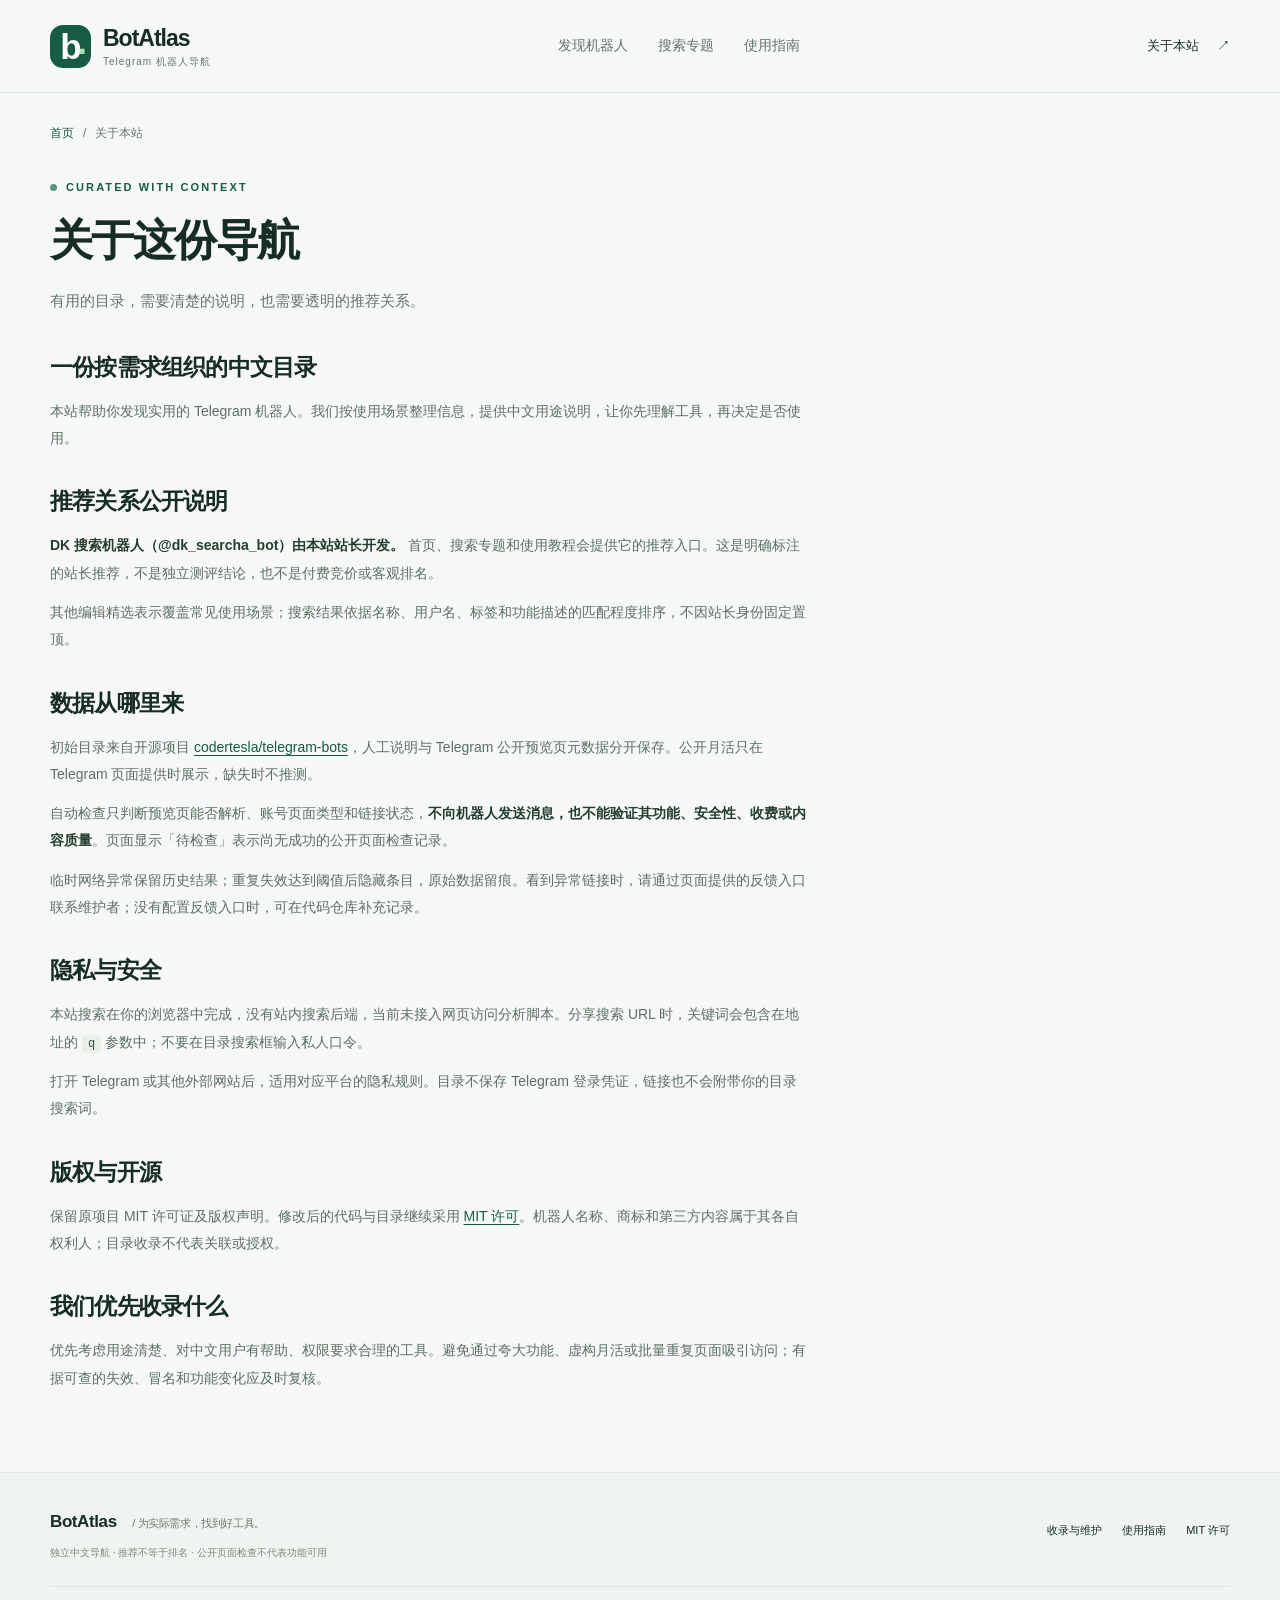
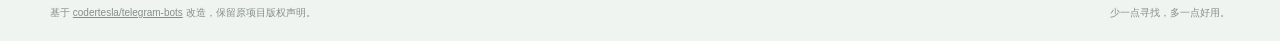
==== docs/about/index.html @ 338fa116 "Initial commit" ====
<!doctype html>
<html lang="zh-CN">
<head>
  <meta charset="utf-8">
  <meta name="viewport" content="width=device-width, initial-scale=1">
  <meta name="color-scheme" content="light">
  <meta name="theme-color" content="#f6f8f7">
  <meta name="referrer" content="strict-origin-when-cross-origin">
  <title>收录原则、推荐说明与隐私 · BotAtlas</title>
  <meta name="description" content="了解本站的机器人收录原则、站长推荐关系、公开页面检查的局限、隐私和 MIT 开源许可。">
  <meta name="robots" content="noindex,follow"><meta property="og:title" content="收录原则、推荐说明与隐私 · BotAtlas"><meta property="og:description" content="了解本站的机器人收录原则、站长推荐关系、公开页面检查的局限、隐私和 MIT 开源许可。"><meta property="og:type" content="website"><meta name="twitter:card" content="summary">
  <link rel="icon" href="../assets/mark.svg" type="image/svg+xml">
  <link rel="stylesheet" href="../assets/style.css?v=04dfbc4fa0">
  <script src="../assets/search.js?v=163757ca35" defer></script>
</head>
<body>
  <a class="skip-link" href="#main">跳到主要内容</a>
  <header class="site-header">
    <div class="shell header-inner">
      <a class="brand" href="../" aria-label="Telegram 实用机器人导航 首页"><span class="brand-mark" aria-hidden="true">b<span>·</span></span><span>BotAtlas<small>Telegram 机器人导航</small></span></a>
      <nav aria-label="主导航"><a href="../#directory" >发现机器人</a><a href="../category/search/" >搜索专题</a><a href="../guide/search/" >使用指南</a></nav>
      <a class="header-about" href="../about/" aria-current="page">关于本站 <span aria-hidden="true">↗</span></a>
    </div>
  </header>
  <main id="main" class="shell"><nav class="breadcrumbs" aria-label="面包屑"><a href="../">首页</a><span aria-hidden="true">/</span><span aria-current="page">关于本站</span></nav><header class="page-intro"><div class="eyebrow">CURATED WITH CONTEXT</div><h1>关于这份导航</h1><p>有用的目录，需要清楚的说明，也需要透明的推荐关系。</p></header><div class="reading-layout"><article class="editorial"><h2>一份按需求组织的中文目录</h2>
<p>本站帮助你发现实用的 Telegram 机器人。我们按使用场景整理信息，提供中文用途说明，让你先理解工具，再决定是否使用。</p>
<h2>推荐关系公开说明</h2>
<p><strong>DK 搜索机器人（@dk_searcha_bot）由本站站长开发。</strong> 首页、搜索专题和使用教程会提供它的推荐入口。这是明确标注的站长推荐，不是独立测评结论，也不是付费竞价或客观排名。</p>
<p>其他编辑精选表示覆盖常见使用场景；搜索结果依据名称、用户名、标签和功能描述的匹配程度排序，不因站长身份固定置顶。</p>
<h2>数据从哪里来</h2>
<p>初始目录来自开源项目 <a href="https://github.com/codertesla/telegram-bots" target="_blank" rel="noopener noreferrer">codertesla/telegram-bots</a>，人工说明与 Telegram 公开预览页元数据分开保存。公开月活只在 Telegram 页面提供时展示，缺失时不推测。</p>
<p>自动检查只判断预览页能否解析、账号页面类型和链接状态，<strong>不向机器人发送消息，也不能验证其功能、安全性、收费或内容质量</strong>。页面显示「待检查」表示尚无成功的公开页面检查记录。</p>
<p>临时网络异常保留历史结果；重复失效达到阈值后隐藏条目，原始数据留痕。看到异常链接时，请通过页面提供的反馈入口联系维护者；没有配置反馈入口时，可在代码仓库补充记录。</p>
<h2>隐私与安全</h2>
<p>本站搜索在你的浏览器中完成，没有站内搜索后端，当前未接入网页访问分析脚本。分享搜索 URL 时，关键词会包含在地址的 <code>q</code> 参数中；不要在目录搜索框输入私人口令。</p>
<p>打开 Telegram 或其他外部网站后，适用对应平台的隐私规则。目录不保存 Telegram 登录凭证，链接也不会附带你的目录搜索词。</p>
<h2>版权与开源</h2>
<p>保留原项目 MIT 许可证及版权声明。修改后的代码与目录继续采用 <a href="../LICENSE.txt">MIT 许可</a>。机器人名称、商标和第三方内容属于其各自权利人；目录收录不代表关联或授权。</p>
<h2>我们优先收录什么</h2>
<p>优先考虑用途清楚、对中文用户有帮助、权限要求合理的工具。避免通过夸大功能、虚构月活或批量重复页面吸引访问；有据可查的失效、冒名和功能变化应及时复核。</p>
</article></div></main>
  <footer class="site-footer"><div class="shell footer-inner"><div><a class="footer-brand" href="../">BotAtlas<span> / 为实际需求，找到好工具。</span></a><p>独立中文导航 · 推荐不等于排名 · 公开页面检查不代表功能可用</p></div><div class="footer-links"><a href="../about/">收录与维护</a><a href="../guide/search/">使用指南</a><a href="../LICENSE.txt">MIT 许可</a></div></div><div class="shell footer-bottom"><span>基于 <a href="https://github.com/codertesla/telegram-bots" target="_blank" rel="noopener noreferrer">codertesla/telegram-bots</a> 改造，保留原项目版权声明。</span><span>少一点寻找，多一点好用。</span></div></footer>
  
</body>
</html>
---- docs/assets/style.css ----
:root {
  --page:#f6f8f7;
  --surface:#fff;
  --ink:#172c26;
  --muted:#67746e;
  --line:#dfe6e1;
  --green:#155b46;
  --green-dark:#104533;
  --mint:#e5f1e9;
  --radius:18px;
  --font:-apple-system,BlinkMacSystemFont,"Segoe UI","PingFang SC","Microsoft YaHei",sans-serif;
}

* {
  box-sizing:border-box;
}

html {
  scroll-behavior:smooth;
  scroll-padding-top:105px;
}

body {
  margin:0;
  background:var(--page);
  color:var(--ink);
  font-family:var(--font);
  font-size:15px;
  line-height:1.7;
  -webkit-font-smoothing:antialiased;
}

a {
  color:inherit;
  text-decoration:none;
}

button,input,select {
  font:inherit;
}

button,a,input,summary {
  touch-action:manipulation;
}

button {
  cursor:pointer;
}

button:disabled {
  cursor:default;
}

a:focus-visible,button:focus-visible,input:focus-visible,summary:focus-visible {
  outline:3px solid #428e70;
  outline-offset:4px;
}

button {
  color:inherit;
}

p,h1,h2,h3 {
  margin:0;
}

h1,h2,h3 {
  line-height:1.35;
  letter-spacing:-.035em;
}

h1 {
  font-size:clamp(34px,4.3vw,56px);
  font-weight:750;
}

h2 {
  font-size:26px;
}

h3 {
  font-size:17px;
}

p {
  overflow-wrap:anywhere;
}

small {
  font-size:12px;
}

a,button {
  transition:background .15s,color .15s,border-color .15s;
}

a:hover {
  color:var(--green);
}

[hidden] {
  display:none!important;
}

.shell {
  width:min(1180px,calc(100% - 64px));
  margin:auto;
}

.skip-link {
  position:fixed;
  left:15px;
  top:-80px;
  z-index:50;
  padding:12px 20px;
  background:var(--ink);
  color:white;
  border-radius:10px;
}

.skip-link:focus {
  top:12px;
}

.site-header {
  position:sticky;
  top:0;
  z-index:20;
  background:rgba(246,248,247,.97);
  border-bottom:1px solid var(--line);
}

.header-inner {
  height:92px;
  display:flex;
  align-items:center;
  justify-content:space-between;
  gap:24px;
}

.brand {
  display:flex;
  align-items:center;
  gap:12px;
  font-size:23px;
  font-weight:760;
  letter-spacing:-1px;
  line-height:1.25;
  white-space:nowrap;
}

.brand small {
  display:block;
  font-size:10px;
  font-weight:500;
  letter-spacing:1px;
  color:var(--muted);
  margin-top:3px;
}

.brand-mark {
  position:relative;
  display:grid;
  place-items:center;
  background:var(--green);
  color:white;
  width:41px;
  height:43px;
  border-radius:13px;
  font-size:35px;
  line-height:1;
  font-weight:700;
}

.brand-mark span {
  position:absolute;
  bottom:0;
  right:5px;
  color:#a5dfb3;
}

.site-header nav {
  display:flex;
  gap:30px;
  align-items:center;
}

.site-header nav a {
  display:flex;
  align-items:center;
  min-height:44px;
  font-size:14px;
  color:#65736b;
  position:relative;
}

.site-header nav a[aria-current=page] {
  color:var(--green);
  font-weight:650;
}

.site-header nav a[aria-current=page]:after {
  content:"";
  position:absolute;
  height:3px;
  width:16px;
  border-radius:4px;
  background:var(--green);
  bottom:0;
  left:calc(50% - 8px);
}

.header-about {
  font-size:13px;
  min-height:44px;
  display:flex;
  align-items:center;
  gap:18px;
}

.eyebrow {
  font-size:11px;
  font-weight:700;
  letter-spacing:2.1px;
  color:var(--green);
  display:flex;
  align-items:center;
  gap:9px;
  margin-bottom:20px;
}

.eyebrow:before {
  content:"";
  width:7px;
  height:7px;
  background:#539879;
  border-radius:50%;
}

.hero {
  display:grid;
  grid-template-columns:1.2fr 1fr;
  gap:80px;
  align-items:center;
  padding:64px 0 48px;
}

.hero h1 em {
  color:var(--green);
  font-style:normal;
}

.hero-copy>p {
  color:var(--muted);
  max-width:480px;
  font-size:15px;
  line-height:1.9;
  margin-top:22px;
}

.hero-facts {
  display:flex;
  gap:20px;
  margin-top:26px;
  flex-wrap:wrap;
  font-size:12px;
  color:var(--muted);
}

.hero-facts span+span {
  border-left:1px solid #cfd9d2;
  padding-left:20px;
}

.hero-facts strong {
  color:var(--ink);
  font-size:14px;
  font-weight:650;
}

.owner-card {
  position:relative;
  background:#153f34;
  border:1px solid #245448;
  border-radius:22px;
  padding:30px;
  color:#fff;
  overflow:hidden;
  box-shadow:0 12px 30px #153f3410;
}

.owner-top {
  display:flex;
  align-items:center;
  justify-content:space-between;
  gap:12px;
}

.owner-tag {
  font-size:11px;
  background:#315c4b;
  color:#d5eadc;
  padding:5px 10px;
  border-radius:6px;
  letter-spacing:.5px;
}

.owner-arrow {
  font-size:25px;
  color:#94b4a4;
}

.owner-title {
  display:flex;
  align-items:center;
  gap:13px;
  margin:23px 0 15px;
}

.bot-avatar {
  height:45px;
  width:45px;
  background:#e9f2ec;
  border:1px solid #dce9df;
  border-radius:13px;
  display:grid;
  place-items:center;
  color:var(--green);
  flex:0 0 auto;
  font-weight:700;
  font-size:19px;
}

.owner-card .bot-avatar {
  background:#c2e4c4;
  color:#234c38;
  border:0;
  font-size:26px;
}

.owner-title h2 {
  font-size:23px;
}

.owner-title p {
  font-size:12px;
  color:#bbd0c3;
  margin-top:2px;
}

.owner-description {
  color:#d0ded5;
  font-size:13px;
  line-height:1.9;
}

.owner-features {
  display:flex;
  gap:8px;
  flex-wrap:wrap;
  margin:18px 0 24px;
}

.owner-features span {
  font-size:11px;
  color:#d5e6da;
  border:1px solid #4a6a57;
  border-radius:5px;
  padding:3px 8px;
}

.button {
  display:inline-flex;
  align-items:center;
  justify-content:center;
  gap:12px;
  min-height:44px;
  border-radius:9px;
  padding:10px 18px;
  background:var(--green);
  color:#fff;
  font-weight:600;
  font-size:13px;
  border:1px solid transparent;
}

.button:hover {
  background:var(--green-dark);
  color:#fff;
}

.button-light {
  background:#d3edcc;
  color:#214835;
}

.button-light:hover {
  background:#e2f4db;
  color:#214835;
}

.button-outline {
  background:transparent;
  color:var(--green);
  border-color:#c4d7c9;
}

.button-outline:hover {
  background:var(--mint);
  color:var(--green);
}

.owner-actions {
  display:flex;
  align-items:center;
  gap:18px;
  flex-wrap:wrap;
}

.owner-guide {
  font-size:12px;
  color:#e1eadf;
  display:inline-flex;
  min-height:44px;
  align-items:center;
}

.owner-guide:hover {
  color:white;
  text-decoration:underline;
}

.section-heading {
  display:flex;
  justify-content:space-between;
  gap:20px;
  align-items:flex-end;
  margin-bottom:22px;
}

.section-heading h2 {
  font-size:23px;
}

.section-heading p {
  font-size:13px;
  color:var(--muted);
  margin-top:5px;
}

.section-link {
  font-size:12px;
  color:var(--green);
  min-height:44px;
  display:flex;
  align-items:center;
  white-space:nowrap;
}

.directory {
  padding-top:12px;
  padding-bottom:28px;
}

.directory-toolbar {
  padding:24px;
  background:white;
  border:1px solid var(--line);
  border-radius:var(--radius);
  margin-bottom:28px;
}

.search-form {
  display:flex;
  gap:10px;
  align-items:center;
  padding:7px 8px 7px 17px;
  background:#f5f7f5;
  border:1px solid #d6dfd7;
  border-radius:12px;
}

.search-icon {
  font-size:26px;
  color:#597667;
  line-height:1;
}

.search-form input {
  min-width:0;
  flex:1;
  border:0;
  background:transparent;
  min-height:43px;
  outline:none;
  color:var(--ink);
  font-size:14px;
}

.search-form:focus-within {
  border-color:#589b7b;
  box-shadow:0 0 0 3px #dceddf;
}

.search-form input::placeholder {
  color:#89928c;
}

.search-form button[type=submit] {
  min-width:86px;
}

.clear-search {
  border:0;
  background:none;
  font-size:20px;
  min-height:44px;
  min-width:36px;
  color:var(--muted);
}

.search-help {
  font-size:11px;
  color:var(--muted);
  margin:9px 0 17px;
}

.category-filters {
  display:flex;
  gap:8px;
  flex-wrap:wrap;
}

.filter-chip {
  display:flex;
  align-items:center;
  gap:8px;
  padding:7px 12px;
  min-height:44px;
  border:1px solid transparent;
  border-radius:8px;
  font-size:12px;
  color:#5c6e62;
}

.filter-chip:hover {
  background:#f2f5f2;
}

.filter-chip[aria-pressed=true] {
  background:var(--mint);
  border-color:#d4e6d9;
  color:var(--green);
  font-weight:650;
}

.filter-count {
  font-size:10px;
  opacity:.8;
}

.catalog-status {
  display:flex;
  align-items:center;
  justify-content:space-between;
  color:var(--muted);
  font-size:12px;
  margin:0 0 24px;
  padding:0 1px;
  gap:16px;
}

.catalog-status strong {
  color:var(--ink);
}

.status-note {
  font-size:11px;
}

.category-section {
  margin:0 0 36px;
}

.category-heading {
  display:flex;
  justify-content:space-between;
  align-items:center;
  gap:15px;
  margin-bottom:17px;
}

.category-heading h2 {
  display:flex;
  align-items:center;
  gap:10px;
  font-size:18px;
}

.category-symbol {
  width:27px;
  height:27px;
  display:inline-grid;
  place-items:center;
  border-radius:8px;
  background:#e3ede5;
  color:var(--green);
  font-size:17px;
}

.category-heading h2 small {
  color:#829087;
  font-weight:400;
  margin-left:3px;
  letter-spacing:0;
}

.category-heading>a {
  font-size:12px;
  color:#61836a;
}

.bot-grid {
  display:grid;
  grid-template-columns:repeat(3,minmax(0,1fr));
  gap:14px;
}

.bot-card {
  position:relative;
  min-width:0;
  display:flex;
  flex-direction:column;
  align-items:stretch;
  background:white;
  border:1px solid var(--line);
  border-radius:14px;
  padding:21px 21px 17px;
}

.bot-card:hover {
  border-color:#a6c6af;
}

.bot-card.card-owned {
  border-color:#a1c3a8;
  background:#fcfffc;
}

.card-heading {
  display:flex;
  gap:12px;
  align-items:flex-start;
  min-width:0;
  margin-bottom:13px;
}

.card-heading .bot-avatar {
  height:39px;
  width:39px;
  border-radius:11px;
  font-size:16px;
}

.card-identity {
  flex:1;
  min-width:0;
}

.bot-card h3 {
  font-size:14px;
  line-height:1.5;
  letter-spacing:-.02em;
  overflow-wrap:anywhere;
}

.bot-username {
  font-size:11px;
  color:#6f7e73;
  overflow-wrap:anywhere;
}

.card-heading>a {
  display:grid;
  place-items:center;
  min-width:33px;
  min-height:39px;
  color:#6d8675;
  border-radius:7px;
}

.card-heading>a:hover {
  background:var(--mint);
  color:var(--green);
}

.bot-description {
  font-size:12px;
  color:#657369;
  line-height:1.9;
  margin-bottom:15px;
  flex:1;
}

.card-tags {
  display:flex;
  flex-wrap:wrap;
  gap:5px;
  margin-bottom:14px;
}

.card-tags span {
  font-size:10px;
  background:#f1f5f1;
  padding:2px 7px;
  border-radius:4px;
  color:#758078;
}

.card-bottom {
  display:flex;
  justify-content:space-between;
  align-items:center;
  gap:8px;
  padding-top:12px;
  border-top:1px solid #edf1ed;
  font-size:10px;
  color:#7a897e;
  min-height:35px;
}

.card-bottom strong {
  font-weight:600;
  color:#4c6d55;
}

.card-badge {
  font-size:10px;
  display:inline-block;
  color:#246b49;
  background:#e6f2e7;
  padding:2px 6px;
  border-radius:4px;
  margin-left:5px;
  vertical-align:middle;
  letter-spacing:0;
}

.card-warning {
  color:#965c2e;
}

.results-title {
  font-size:18px;
  margin-bottom:18px;
}

.empty-state {
  text-align:center;
  padding:48px 20px;
  background:#fff;
  border:1px dashed #c6d5c8;
  border-radius:16px;
}

.empty-symbol {
  font-size:35px;
  color:#5a8c6a;
  margin-bottom:9px;
}

.empty-state p {
  font-size:13px;
  color:var(--muted);
  margin:12px auto 22px;
  max-width:420px;
}

.empty-actions {
  display:flex;
  justify-content:center;
  gap:10px;
  flex-wrap:wrap;
}

.help-section {
  margin:4px 0 50px;
  padding:27px 30px;
  border:1px solid #d8e5d9;
  border-radius:var(--radius);
  background:#edf3ec;
  display:flex;
  align-items:center;
  gap:28px;
  justify-content:space-between;
}

.help-section h2 {
  font-size:18px;
}

.help-section p {
  font-size:12px;
  color:var(--muted);
  margin-top:5px;
}

.help-section a {
  white-space:nowrap;
  font-size:12px;
  color:var(--green);
  min-height:44px;
  display:flex;
  align-items:center;
}

.popular {
  padding:18px 0 45px;
}

.popular summary {
  cursor:pointer;
  font-size:14px;
  min-height:44px;
  display:flex;
  align-items:center;
  gap:10px;
}

.popular summary:before {
  content:"＋";
  color:var(--green);
}

.popular[open] summary:before {
  content:"−";
}

.popular p {
  font-size:12px;
  color:var(--muted);
  margin:8px 0 15px;
}

.popular ol {
  padding:0;
  display:grid;
  grid-template-columns:repeat(2,minmax(0,1fr));
  gap:8px;
  list-style-position:inside;
  counter-reset:rank;
}

.popular li {
  background:white;
  padding:12px 16px;
  border:1px solid var(--line);
  border-radius:9px;
  display:flex;
  gap:15px;
  align-items:center;
  font-size:12px;
  counter-increment:rank;
  min-width:0;
}

.popular li:before {
  content:counter(rank,decimal-leading-zero);
  color:#759780;
  font-size:11px;
}

.popular li a {
  flex:1;
  min-width:0;
  overflow-wrap:anywhere;
}

.popular li small {
  white-space:nowrap;
  color:#68816d;
}

.site-footer {
  border-top:1px solid var(--line);
  background:#f0f4f0;
  padding:35px 0 20px;
  margin-top:28px;
}

.footer-inner {
  display:flex;
  justify-content:space-between;
  gap:24px;
}

.footer-brand {
  font-size:17px;
  font-weight:750;
  letter-spacing:-.4px;
}

.footer-brand span {
  font-size:11px;
  color:#6d7b70;
  font-weight:400;
  margin-left:13px;
}

.footer-inner p {
  font-size:10px;
  color:#7a887e;
  margin-top:7px;
}

.footer-links {
  display:flex;
  align-items:flex-start;
  flex-wrap:wrap;
  gap:20px;
  font-size:11px;
}

.footer-links a {
  display:flex;
  min-height:44px;
  align-items:center;
}

.footer-bottom {
  display:flex;
  justify-content:space-between;
  gap:20px;
  margin-top:25px;
  padding-top:17px;
  border-top:1px solid #dfe6df;
  font-size:10px;
  color:#849087;
}

.footer-bottom a {
  text-decoration:underline;
}

.breadcrumbs {
  display:flex;
  flex-wrap:wrap;
  gap:9px;
  font-size:12px;
  color:var(--muted);
  margin:30px 0;
}

.breadcrumbs a {
  color:var(--green);
}

.page-intro {
  max-width:780px;
  padding:5px 0 36px;
}

.page-intro h1 {
  font-size:clamp(30px,4vw,43px);
  margin:10px 0 18px;
}

.page-intro>p {
  color:var(--muted);
  font-size:15px;
  line-height:1.9;
}

.page-intro .eyebrow {
  margin-bottom:14px;
}

.topic-layout {
  display:grid;
  grid-template-columns:1.4fr 1fr;
  gap:44px;
  align-items:start;
  margin-bottom:40px;
}

.editorial {
  font-size:14px;
  line-height:1.95;
}

.editorial h2 {
  font-size:23px;
  margin:34px 0 15px;
}

.editorial h2:first-child {
  margin-top:0;
}

.editorial h3 {
  font-size:17px;
  margin:22px 0 10px;
}

.editorial p {
  margin:12px 0;
  color:#5d6f63;
}

.editorial a {
  color:var(--green);
  text-decoration:underline;
  text-underline-offset:3px;
}

.editorial ul,.editorial ol {
  padding-left:22px;
  color:#5d6f63;
}

.editorial li {
  margin:10px 0;
}

.editorial strong {
  font-weight:650;
  color:#243d2d;
}

.note-box {
  border-left:3px solid #699e74;
  border-radius:0 10px 10px 0;
  background:#eaf1e9;
  padding:15px 20px;
  margin:24px 0;
  font-size:13px;
  color:#506a56;
}

.reading-layout {
  display:grid;
  grid-template-columns:minmax(0,760px) 260px;
  gap:70px;
  align-items:start;
  padding-bottom:40px;
}

.reading-aside {
  position:sticky;
  top:115px;
  background:#fff;
  border:1px solid var(--line);
  border-radius:14px;
  padding:22px;
}

.reading-aside h2 {
  font-size:14px;
  margin-bottom:12px;
}

.reading-aside a {
  display:block;
  font-size:12px;
  padding:9px 0;
  color:#5d7664;
}

.step-number {
  display:inline-grid;
  place-items:center;
  width:30px;
  height:30px;
  border-radius:9px;
  background:#e1ece1;
  color:var(--green);
  font-size:14px;
  margin-right:10px;
  vertical-align:middle;
}

.inline-code,code {
  background:#eaf0e9;
  padding:2px 6px;
  border-radius:4px;
  font-size:12px;
  color:#36523d;
  overflow-wrap:anywhere;
}

.example-queries {
  display:flex;
  gap:8px;
  flex-wrap:wrap;
  margin:14px 0;
}

.example-queries a {
  font-size:12px;
  padding:8px 14px;
  border:1px solid #cadbcf;
  border-radius:8px;
  color:var(--green);
}

.check-meta {
  font-size:11px!important;
  color:#788a7c!important;
}

.noscript-note {
  display:block;
  background:#edf2e9;
  border-radius:8px;
  padding:12px 16px;
  font-size:12px;
  color:#53694e;
  margin:12px 0;
}

body[data-searching=true] .hero {
  display:none;
}

body[data-searching=true] .directory {
  padding-top:32px;
}

#reset-filters {
  font-size:12px;
  white-space:nowrap;
}

.card-heading>a {
  min-width:44px;
  min-height:44px;
}

.category-heading>a {
  min-height:44px;
  display:flex;
  align-items:center;
}

@media(min-width:1500px) {
  .hero {
    padding-top:78px;
  }

}

@media(max-width:1000px) {
  .hero {
    gap:35px;
  }

  .shell {
    width:calc(100% - 40px);
  }

  .site-header nav {
    gap:20px;
  }

  .bot-grid {
    grid-template-columns:repeat(2,minmax(0,1fr));
  }

  .reading-layout {
    grid-template-columns:minmax(0,1fr) 210px;
    gap:30px;
  }

  .owner-card {
    padding:25px;
  }

  .hero-facts {
    gap:12px;
  }

  .hero-facts span+span {
    padding-left:12px;
  }

  .footer-inner {
    flex-wrap:wrap;
  }

}

@media(max-width:700px) {
  html {
    scroll-padding-top:125px;
  }

  .shell {
    width:calc(100% - 32px);
  }

  .header-inner {
    height:auto;
    min-height:94px;
    display:grid;
    grid-template-columns:1fr auto;
    gap:6px;
    padding:13px 0 7px;
  }

  .brand {
    font-size:21px;
  }

  .brand-mark {
    height:35px;
    width:35px;
    border-radius:10px;
    font-size:30px;
  }

  .brand small {
    font-size:9px;
  }

  .header-about {
    font-size:11px;
    gap:6px;
  }

  .site-header nav {
    grid-column:1/-1;
    grid-row:2;
    gap:25px;
  }

  .site-header nav a {
    font-size:12px;
    min-height:35px;
  }

  .site-header nav a[aria-current=page]:after {
    bottom:-7px;
  }

  .hero {
    grid-template-columns:1fr;
    gap:28px;
    padding:32px 0 28px;
  }

  .hero-copy h1 {
    font-size:39px;
  }

  .eyebrow {
    font-size:9px;
    margin-bottom:15px;
  }

  .hero-copy>p {
    font-size:13px;
    margin-top:15px;
  }

  .hero-facts {
    margin-top:18px;
    font-size:10px;
    gap:12px;
  }

  .hero-facts strong {
    font-size:12px;
  }

  .owner-card {
    padding:22px;
    border-radius:17px;
  }

  .owner-title {
    margin:18px 0 12px;
  }

  .owner-features {
    margin:14px 0 18px;
  }

  .owner-title h2 {
    font-size:21px;
  }

  .directory {
    padding-top:0;
  }

  .directory-toolbar {
    padding:15px;
    margin-bottom:22px;
  }

  .section-heading {
    margin-bottom:16px;
    gap:12px;
  }

  .section-heading h2 {
    font-size:21px;
  }

  .section-heading p {
    font-size:11px;
  }

  .search-form {
    padding-left:12px;
    gap:5px;
  }

  .search-form input {
    font-size:12px;
  }

  .search-form button[type=submit] {
    min-width:57px;
    padding:9px 11px;
    font-size:12px;
  }

  .search-help {
    font-size:10px;
    line-height:1.8;
  }

  .filter-chip {
    font-size:11px;
    padding:6px 9px;
    gap:6px;
  }

  .category-filters {
    gap:3px;
  }

  .status-note {
    display:none;
  }

  .catalog-status {
    margin-bottom:19px;
    font-size:11px;
  }

  .bot-grid {
    grid-template-columns:1fr;
    gap:10px;
  }

  .bot-card {
    padding:18px 18px 13px;
  }

  .bot-description {
    font-size:12px;
  }

  .bot-card h3 {
    font-size:15px;
  }

  .card-heading {
    margin-bottom:10px;
  }

  .card-tags {
    margin-bottom:11px;
  }

  .category-heading h2 {
    font-size:16px;
  }

  .category-heading>a {
    font-size:10px;
  }

  .category-section {
    margin-bottom:28px;
  }

  .help-section {
    display:block;
    padding:22px;
    margin-bottom:25px;
  }

  .help-section h2 {
    font-size:17px;
  }

  .help-section a {
    margin-top:10px;
  }

  .popular {
    padding-bottom:25px;
  }

  .popular ol {
    grid-template-columns:1fr;
  }

  .footer-brand span {
    display:block;
    margin:4px 0 0;
  }

  .footer-inner {
    gap:15px;
  }

  .footer-links {
    gap:20px;
  }

  .footer-bottom {
    display:block;
    margin-top:15px;
  }

  .footer-bottom>span {
    display:block;
    margin-bottom:6px;
  }

  .topic-layout,.reading-layout {
    grid-template-columns:1fr;
    gap:25px;
  }

  .reading-aside {
    position:static;
    grid-row:1;
  }

  .reading-aside a {
    display:inline-block;
    margin-right:18px;
  }

  .breadcrumbs {
    margin-top:24px;
    font-size:11px;
  }

  .page-intro {
    padding-bottom:28px;
  }

  .page-intro h1 {
    font-size:32px;
  }

  .page-intro>p {
    font-size:13px;
  }

  .editorial {
    font-size:13px;
  }

  .editorial h2 {
    font-size:21px;
  }

  .editorial h3 {
    font-size:16px;
  }

  .topic-layout .owner-card {
    margin-bottom:4px;
  }

  .card-bottom {
    font-size:10px;
  }

}

@media(max-width:700px) {
  .hero {
    padding-top:26px;
    gap:22px;
  }

  .hero-copy h1 {
    font-size:36px;
  }

  .hero-copy>p {
    margin-top:12px;
  }

  .hero-facts {
    margin-top:14px;
  }

  .hero .owner-card {
    padding:19px 22px;
  }

  .hero .owner-title {
    margin:13px 0 10px;
  }

  .hero .owner-features {
    display:none;
  }

  .hero .owner-actions {
    margin-top:17px;
  }

  .hero .owner-description {
    font-size:12px;
    line-height:1.8;
  }

  .bot-description {
    font-size:13px;
  }

  .hero .eyebrow {
    font-size:8px;
    letter-spacing:1.4px;
  }

}

@media(max-width:360px) {
  .hero-copy h1 {
    font-size:34px;
  }

  .brand small {
    letter-spacing:0;
  }

  .hero-facts {
    gap:8px;
  }

  .hero-facts span+span {
    padding-left:8px;
  }

  .site-header nav {
    gap:19px;
  }

  .search-icon {
    font-size:22px;
  }

  .filter-chip {
    padding:6px 7px;
  }

}

@media(prefers-reduced-motion:reduce) {
  html {
    scroll-behavior:auto;
  }

  * {
    transition:none!important;
  }

}
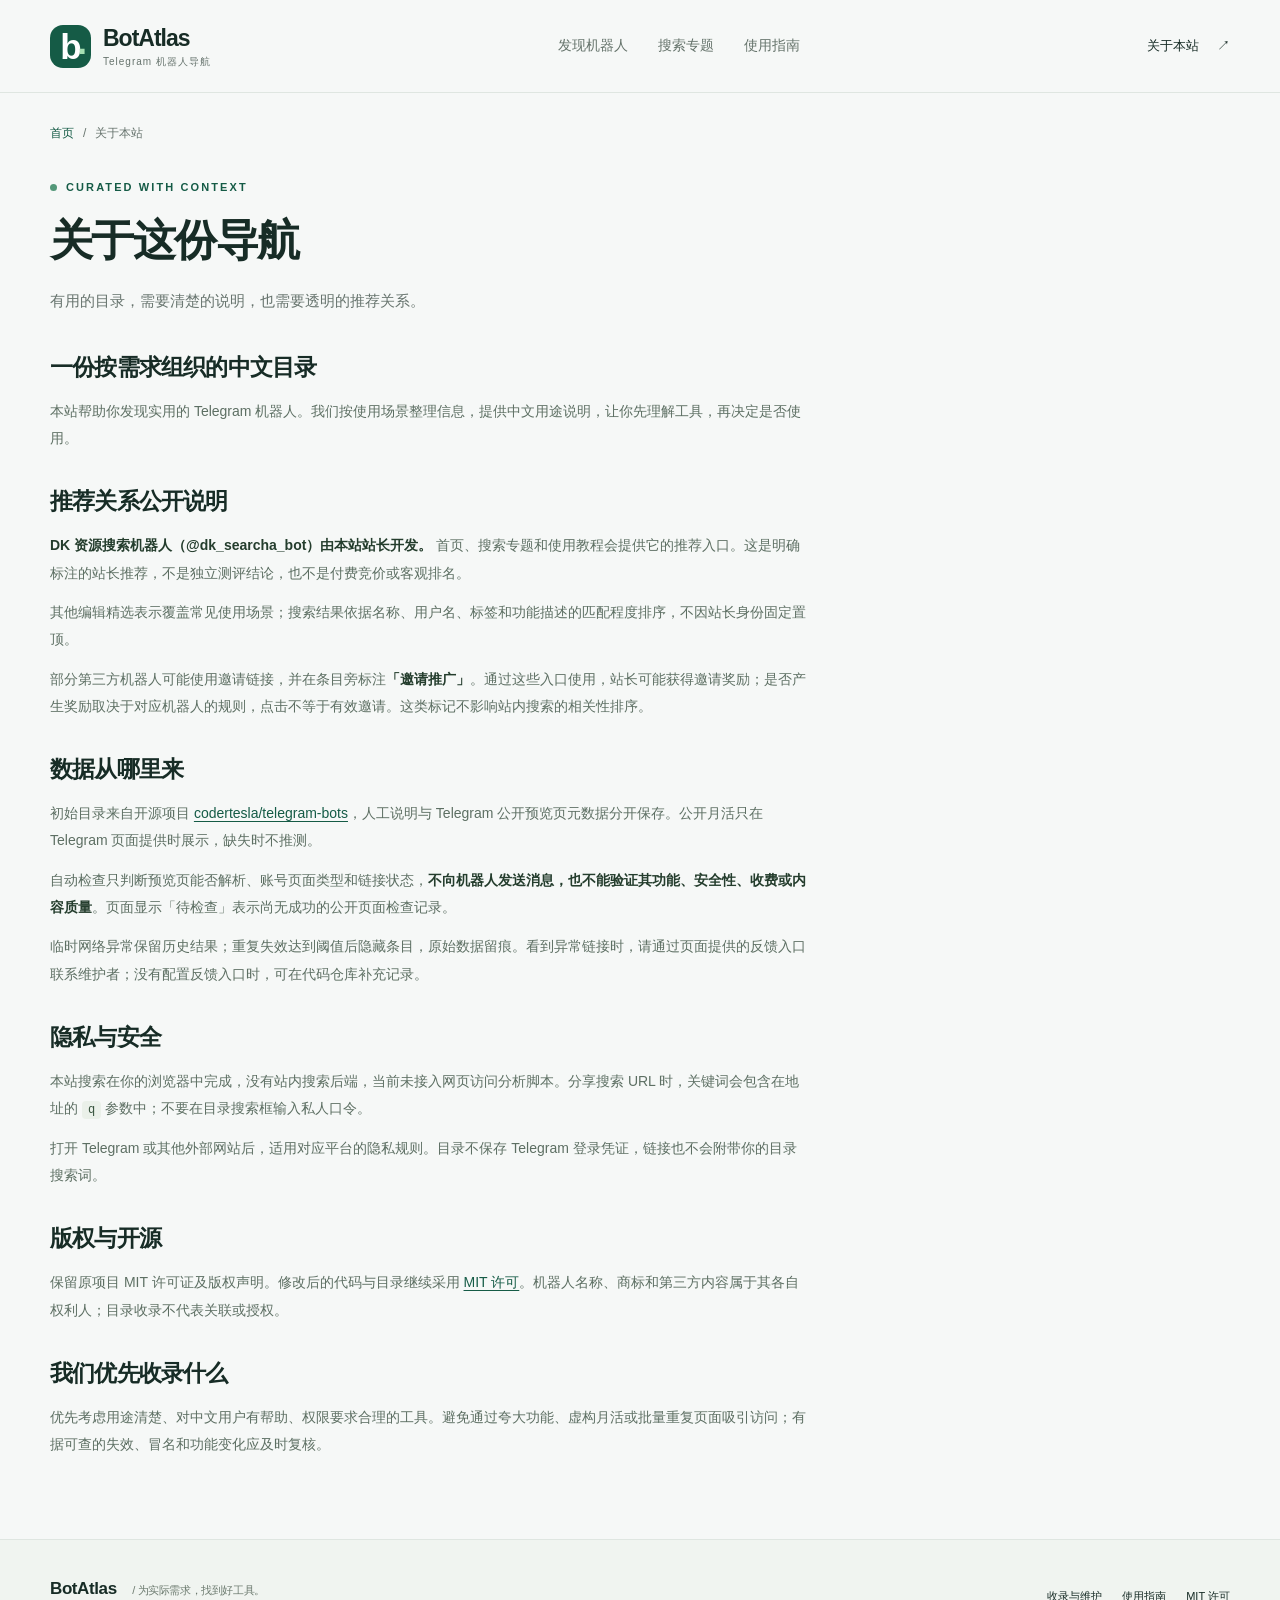
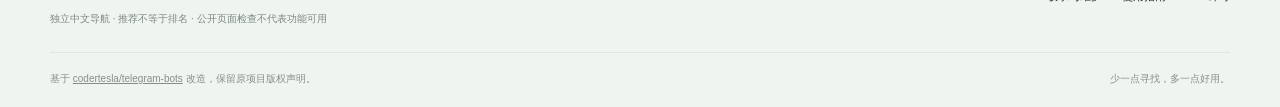
==== commit 722a1c45: "feat: support referral links and navigation source tracking" ====
--- a/docs/about/index.html
+++ b/docs/about/index.html
@@ -10,7 +10,7 @@
   <meta name="description" content="了解本站的机器人收录原则、站长推荐关系、公开页面检查的局限、隐私和 MIT 开源许可。">
   <meta name="robots" content="noindex,follow"><meta property="og:title" content="收录原则、推荐说明与隐私 · BotAtlas"><meta property="og:description" content="了解本站的机器人收录原则、站长推荐关系、公开页面检查的局限、隐私和 MIT 开源许可。"><meta property="og:type" content="website"><meta name="twitter:card" content="summary">
   <link rel="icon" href="../assets/mark.svg" type="image/svg+xml">
-  <link rel="stylesheet" href="../assets/style.css?v=04dfbc4fa0">
+  <link rel="stylesheet" href="../assets/style.css?v=d14a950c40">
   <script src="../assets/search.js?v=163757ca35" defer></script>
 </head>
 <body>
@@ -25,8 +25,9 @@
   <main id="main" class="shell"><nav class="breadcrumbs" aria-label="面包屑"><a href="../">首页</a><span aria-hidden="true">/</span><span aria-current="page">关于本站</span></nav><header class="page-intro"><div class="eyebrow">CURATED WITH CONTEXT</div><h1>关于这份导航</h1><p>有用的目录，需要清楚的说明，也需要透明的推荐关系。</p></header><div class="reading-layout"><article class="editorial"><h2>一份按需求组织的中文目录</h2>
 <p>本站帮助你发现实用的 Telegram 机器人。我们按使用场景整理信息，提供中文用途说明，让你先理解工具，再决定是否使用。</p>
 <h2>推荐关系公开说明</h2>
-<p><strong>DK 搜索机器人（@dk_searcha_bot）由本站站长开发。</strong> 首页、搜索专题和使用教程会提供它的推荐入口。这是明确标注的站长推荐，不是独立测评结论，也不是付费竞价或客观排名。</p>
+<p><strong>DK 资源搜索机器人（@dk_searcha_bot）由本站站长开发。</strong> 首页、搜索专题和使用教程会提供它的推荐入口。这是明确标注的站长推荐，不是独立测评结论，也不是付费竞价或客观排名。</p>
 <p>其他编辑精选表示覆盖常见使用场景；搜索结果依据名称、用户名、标签和功能描述的匹配程度排序，不因站长身份固定置顶。</p>
+<p>部分第三方机器人可能使用邀请链接，并在条目旁标注<strong>「邀请推广」</strong>。通过这些入口使用，站长可能获得邀请奖励；是否产生奖励取决于对应机器人的规则，点击不等于有效邀请。这类标记不影响站内搜索的相关性排序。</p>
 <h2>数据从哪里来</h2>
 <p>初始目录来自开源项目 <a href="https://github.com/codertesla/telegram-bots" target="_blank" rel="noopener noreferrer">codertesla/telegram-bots</a>，人工说明与 Telegram 公开预览页元数据分开保存。公开月活只在 Telegram 页面提供时展示，缺失时不推测。</p>
 <p>自动检查只判断预览页能否解析、账号页面类型和链接状态，<strong>不向机器人发送消息，也不能验证其功能、安全性、收费或内容质量</strong>。页面显示「待检查」表示尚无成功的公开页面检查记录。</p>
--- a/docs/assets/style.css
+++ b/docs/assets/style.css
@@ -702,6 +702,18 @@
   flex:1;
 }
 
+.card-badge.badge-referral {
+  color:#805222;
+  background:#fff2dd;
+}
+
+.referral-note {
+  color:#805222;
+  font-size:11px;
+  line-height:1.8;
+  margin:-5px 0 13px;
+}
+
 .card-tags {
   display:flex;
   flex-wrap:wrap;
